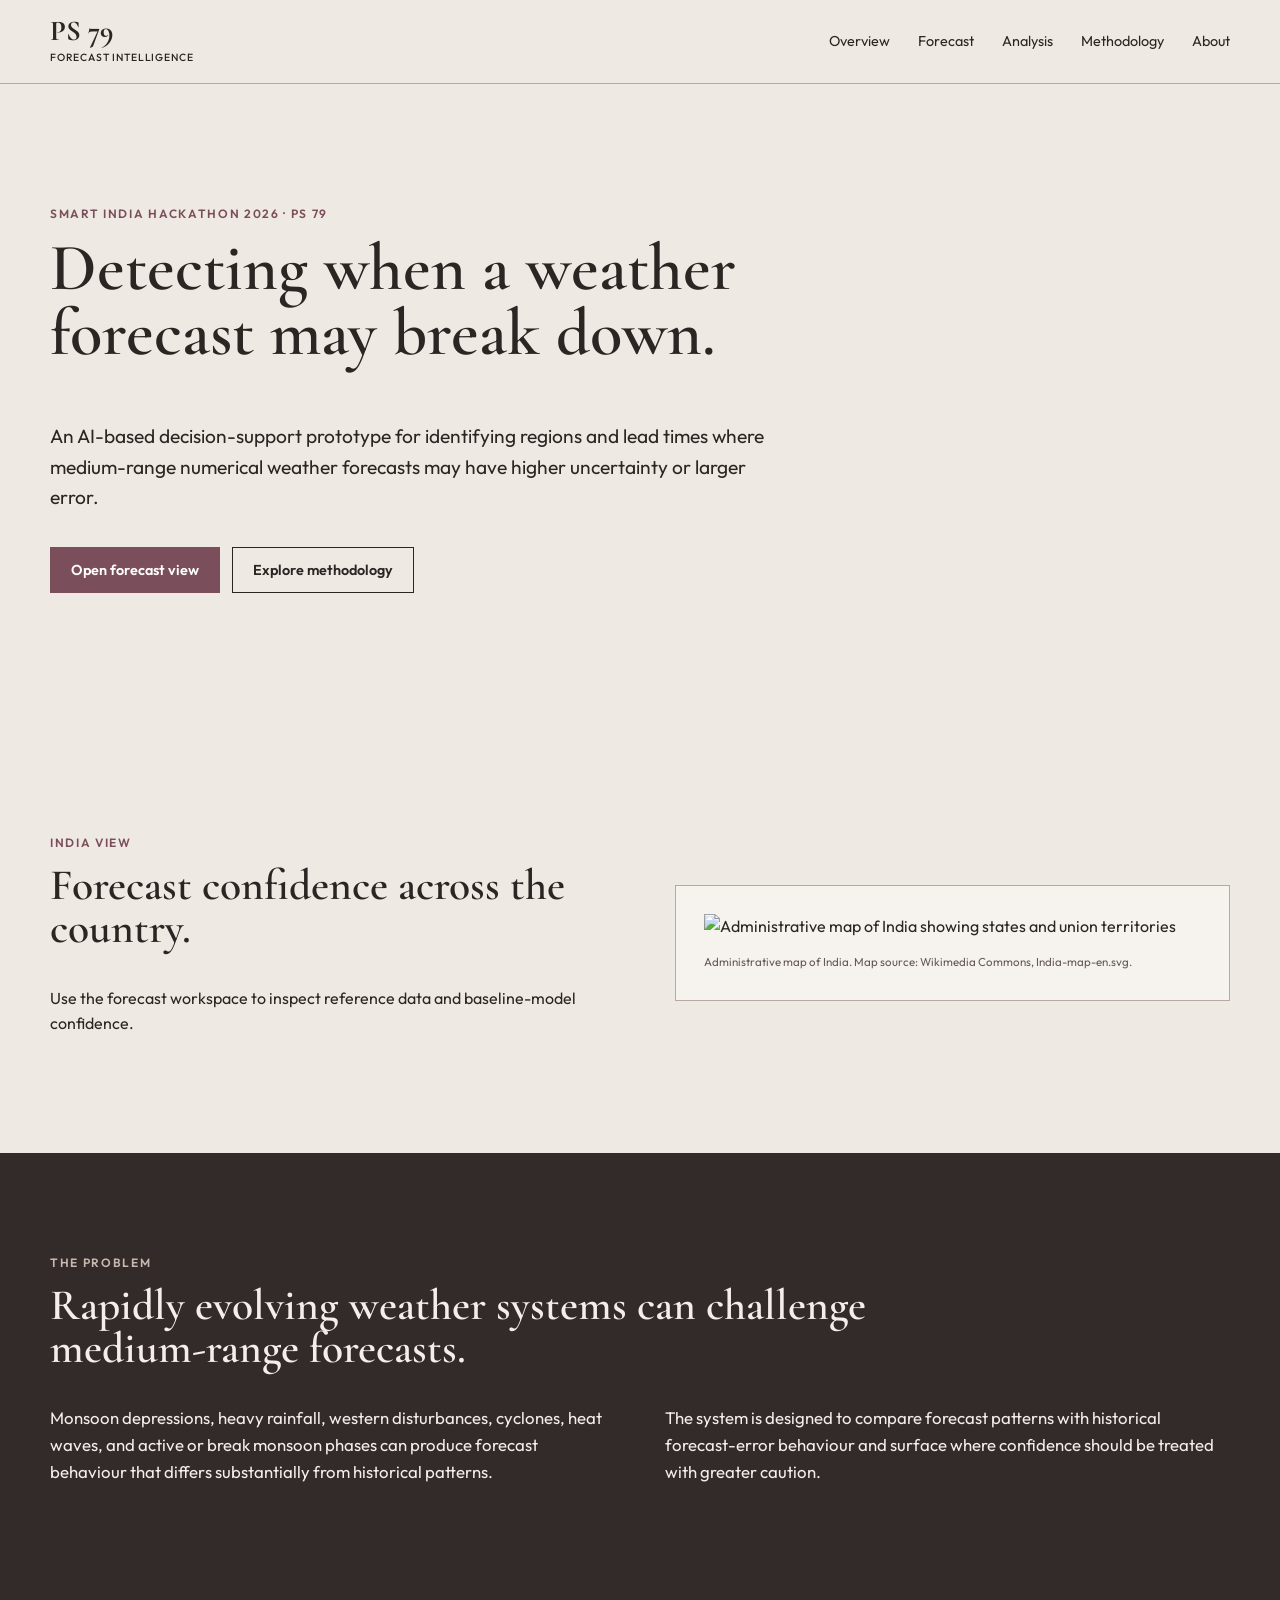
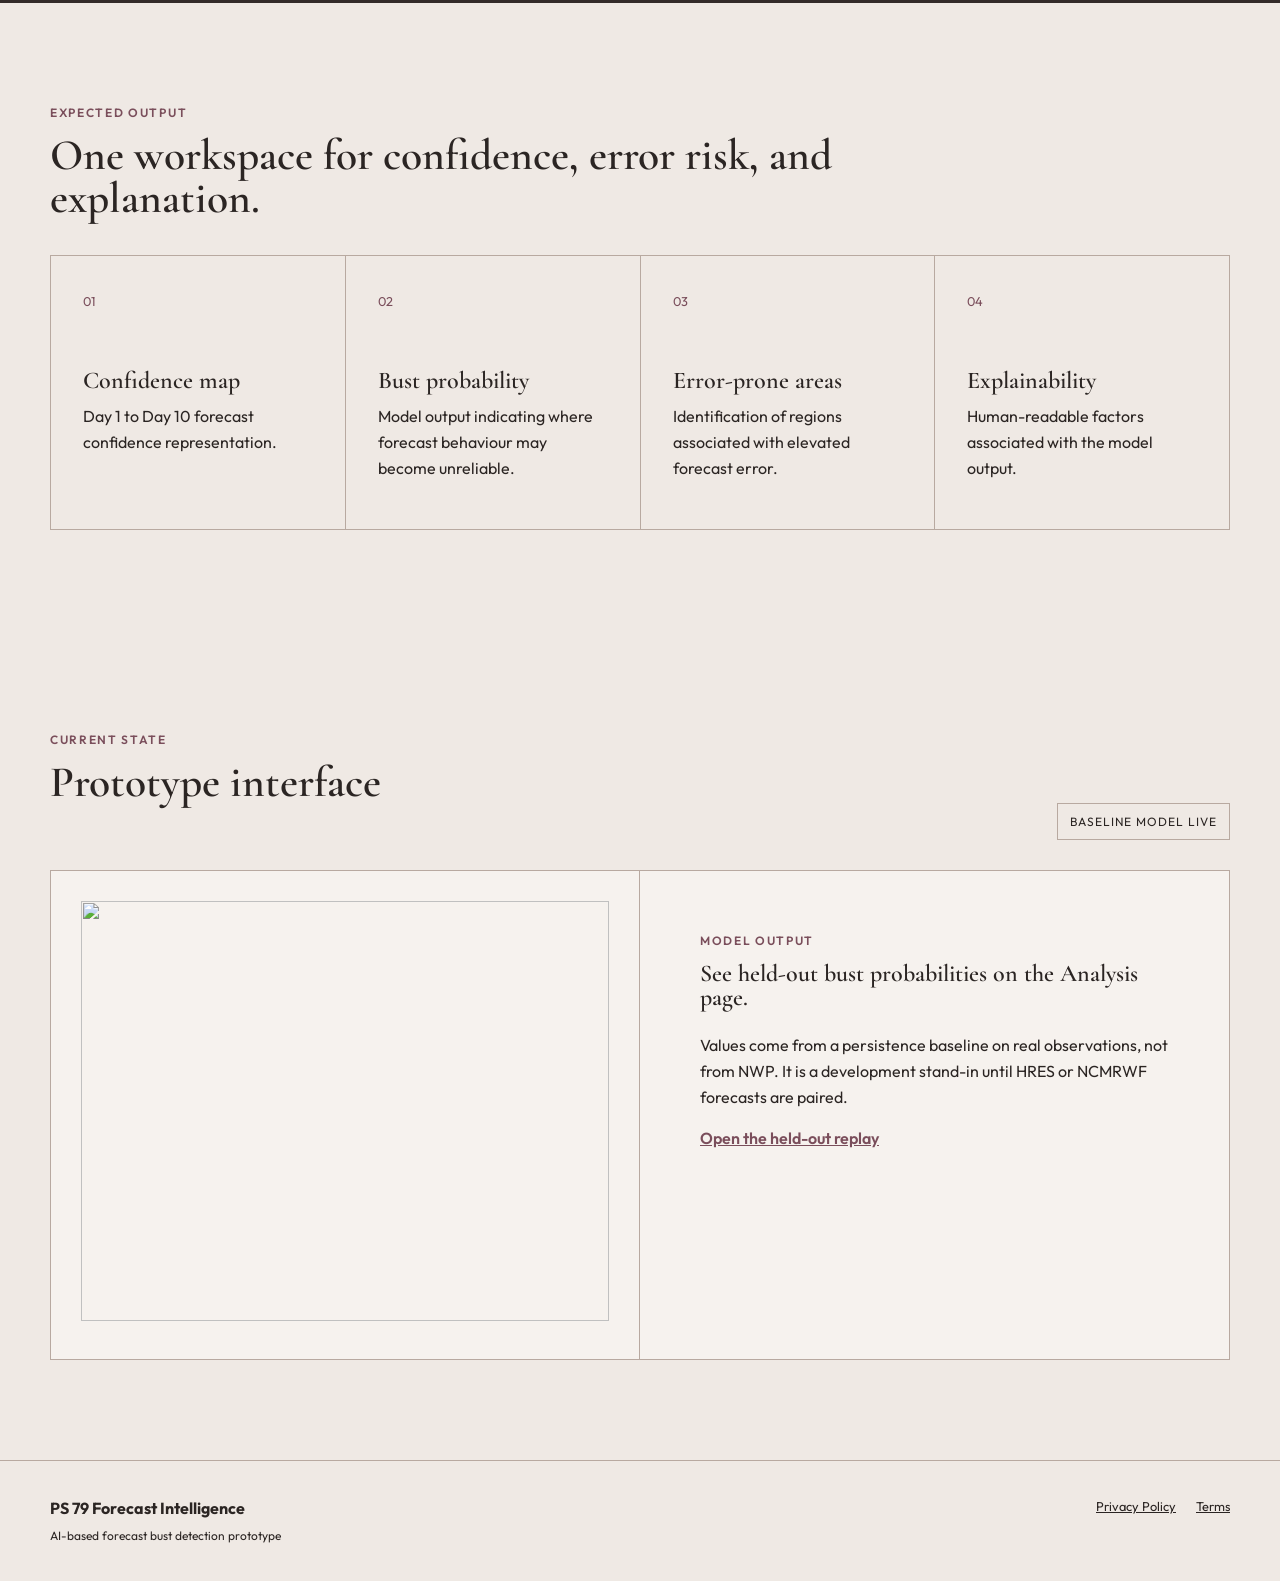
==== index.html @ 3569d4dc "Add files via upload" ====
<!doctype html>
<html lang="en">
<head>
  <meta charset="utf-8">
  <meta name="viewport" content="width=device-width, initial-scale=1">
  <meta name="description" content="PS 79 AI-based forecast bust detection prototype.">
  <title>Forecast Bust Detection | PS 79</title>
  <link rel="preconnect" href="https://fonts.googleapis.com">
  <link rel="preconnect" href="https://fonts.gstatic.com" crossorigin>
  <link href="https://fonts.googleapis.com/css2?family=Cormorant+Garamond:wght@500;600;700&family=Outfit:wght@400;500;600&display=swap" rel="stylesheet">
  <link rel="stylesheet" href="styles.css?v=4">
</head>
<body><a class="skip-link" href="#main">Skip to content</a>
<header class="site-header">
  <a class="brand" href="index.html">PS 79<span>Forecast Intelligence</span></a>
  <button class="nav-toggle" aria-label="Toggle navigation" aria-controls="site-nav" aria-expanded="false">Menu</button>
  <nav id="site-nav" class="site-nav" aria-label="Primary navigation">
    <a href="index.html">Overview</a>
    <a href="forecast.html">Forecast</a>
    <a href="analysis.html">Analysis</a>
    <a href="methodology.html">Methodology</a>
    <a href="about.html">About</a>
  </nav>
</header>

<main id="main">
  <section class="hero page-width">
    <p class="eyebrow">SMART INDIA HACKATHON 2026 · PS 79</p>
    <h1>Detecting when a weather forecast may break down.</h1>
    <p class="hero-copy">An AI-based decision-support prototype for identifying regions and lead times where medium-range numerical weather forecasts may have higher uncertainty or larger error.</p>
    <div class="hero-actions">
      <a class="button button-primary" href="forecast.html">Open forecast view</a>
      <a class="button button-secondary" href="methodology.html">Explore methodology</a>
    </div>
  </section>

  <section class="section page-width two-column">
    <div>
      <p class="eyebrow">INDIA VIEW</p>
      <h2>Forecast confidence across the country.</h2>
      <p>Use the forecast workspace to inspect reference data and baseline-model confidence.</p>
    </div>
    <figure class="map-card">
      <img src="https://upload.wikimedia.org/wikipedia/commons/7/74/India-map-en.svg" alt="Administrative map of India showing states and union territories">
      <figcaption>Administrative map of India. Map source: Wikimedia Commons, India-map-en.svg.</figcaption>
    </figure>
  </section>

  <section class="section section-dark">
    <div class="page-width">
      <p class="eyebrow">THE PROBLEM</p>
      <h2>Rapidly evolving weather systems can challenge medium-range forecasts.</h2>
      <div class="text-grid">
        <p>Monsoon depressions, heavy rainfall, western disturbances, cyclones, heat waves, and active or break monsoon phases can produce forecast behaviour that differs substantially from historical patterns.</p>
        <p>The system is designed to compare forecast patterns with historical forecast-error behaviour and surface where confidence should be treated with greater caution.</p>
      </div>
    </div>
  </section>

  <section class="section page-width">
    <p class="eyebrow">EXPECTED OUTPUT</p>
    <h2>One workspace for confidence, error risk, and explanation.</h2>
    <div class="feature-grid">
      <article class="feature"><span>01</span><h3>Confidence map</h3><p>Day 1 to Day 10 forecast confidence representation.</p></article>
      <article class="feature"><span>02</span><h3>Bust probability</h3><p>Model output indicating where forecast behaviour may become unreliable.</p></article>
      <article class="feature"><span>03</span><h3>Error-prone areas</h3><p>Identification of regions associated with elevated forecast error.</p></article>
      <article class="feature"><span>04</span><h3>Explainability</h3><p>Human-readable factors associated with the model output.</p></article>
    </div>
  </section>

  <section class="section page-width">
    <div class="section-heading">
      <div><p class="eyebrow">CURRENT STATE</p><h2>Prototype interface</h2></div>
      <span class="status-badge">Baseline model live</span>
    </div>
    <div class="preview-card">
      <div class="preview-map"><img src="https://upload.wikimedia.org/wikipedia/commons/7/74/India-map-en.svg" alt=""></div>
      <div class="preview-copy">
        <p class="eyebrow">MODEL OUTPUT</p>
        <h3>See held-out bust probabilities on the Analysis page.</h3>
        <p>Values come from a persistence baseline on real observations, not from NWP. It is a development stand-in until HRES or NCMRWF forecasts are paired.</p>
        <a href="analysis.html" class="text-link">Open the held-out replay</a>
      </div>
    </div>
  </section>
</main>

<footer class="site-footer">
  <div><strong>PS 79 Forecast Intelligence</strong><span>AI-based forecast bust detection prototype</span></div>
  <nav aria-label="Footer navigation"><a href="privacy.html">Privacy Policy</a><a href="terms.html">Terms</a></nav>
</footer>
<script src="app.js?v=4"></script>
</body>
</html>
---- styles.css ----
:root{
  --bg:#EFE9E4;
  --text:#2B2523;
  --accent:#7A4E5B;
  --taupe:#C9B8AE;
  --surface:#F6F2EE;
  --dark:#332B29;
  --border:#B8A9A0;
  --max:1180px;
}
*{box-sizing:border-box}
html{scroll-behavior:smooth}
body{margin:0;background:var(--bg);color:var(--text);font-family:"Outfit",sans-serif;line-height:1.6}
h1,h2,h3,p{margin-top:0}
h1,h2,h3{font-family:"Cormorant Garamond",serif;line-height:.98;font-weight:600}
h1{font-size:clamp(2.3rem,5.2vw,4.4rem);max-width:900px}
h2{font-size:clamp(1.7rem,3.4vw,2.8rem);max-width:850px}
h3{font-size:1.5rem}
a{color:inherit}
.page-width{width:min(calc(100% - 48px),var(--max));margin-inline:auto}
.site-header{min-height:84px;display:flex;align-items:center;justify-content:space-between;padding:18px max(24px,calc((100vw - var(--max))/2));border-bottom:1px solid var(--border);position:relative}
.brand{text-decoration:none;font-family:"Cormorant Garamond",serif;font-size:1.8rem;font-weight:700;line-height:.8}
.brand span{display:block;font:500 .65rem "Outfit",sans-serif;letter-spacing:.08em;text-transform:uppercase;margin-top:8px}
.site-nav{display:flex;gap:28px;align-items:center}
.site-nav a{text-decoration:none;font-size:.9rem}
.site-nav a:hover,.site-nav a.active{color:var(--accent)}
.nav-toggle{display:none;background:none;border:1px solid var(--text);padding:8px 12px;font:inherit}
.hero{padding-block:120px 140px}
.eyebrow{font-size:.75rem;letter-spacing:.14em;font-weight:600;text-transform:uppercase;color:var(--accent)}
.hero-copy,.page-hero p{font-size:1.2rem;max-width:720px}
.hero-actions{display:flex;gap:12px;flex-wrap:wrap;margin-top:34px}
.button{display:inline-block;padding:13px 20px;text-decoration:none;border:1px solid var(--text);font:600 .9rem "Outfit",sans-serif}
.button-primary{background:var(--accent);color:#fff;border-color:var(--accent)}
.button-secondary{background:transparent}
.section{padding-block:100px}
.two-column{display:grid;grid-template-columns:1fr 1fr;gap:70px;align-items:center}
.map-card{margin:0;border:1px solid var(--border);background:var(--surface);padding:28px}
.map-card img{display:block;width:100%;height:auto;max-height:650px;object-fit:contain}
.map-card figcaption{font-size:.72rem;margin-top:14px;color:#665A55}
.section-dark{background:var(--dark);color:#F4EDEA}
.section-dark .eyebrow{color:var(--taupe)}
.text-grid{display:grid;grid-template-columns:1fr 1fr;gap:50px;font-size:1.05rem}
.feature-grid{display:grid;grid-template-columns:repeat(4,1fr);gap:1px;background:var(--border);border:1px solid var(--border)}
.feature{background:var(--bg);padding:32px;min-height:230px}
.feature span{color:var(--accent);font-size:.8rem}
.feature h3{margin-top:55px;margin-bottom:12px}
.section-heading{display:flex;justify-content:space-between;gap:30px;align-items:end;margin-bottom:30px}
.status-badge{border:1px solid var(--border);padding:8px 12px;font-size:.75rem;text-transform:uppercase;letter-spacing:.08em}
.preview-card{display:grid;grid-template-columns:1fr 1fr;border:1px solid var(--border);background:var(--surface)}
.preview-map{padding:30px;border-right:1px solid var(--border)}
.preview-map img{width:100%;height:420px;object-fit:contain}
.preview-copy{padding:60px}
.text-link{color:var(--accent);font-weight:600}
.page-hero{padding-block:90px 60px}
.forecast-layout{display:grid;grid-template-columns:1.15fr .85fr;gap:24px}
.stack{display:grid;gap:16px}
.data-card,.error-state,.skeleton-demo,.note{border:1px solid var(--border);background:var(--surface);padding:30px}
.empty-state{display:grid;gap:8px;border-top:1px solid var(--border);padding-top:20px}
.segmented{display:flex;gap:8px;flex-wrap:wrap;margin-bottom:30px}
.segment{border:1px solid var(--border);background:transparent;padding:10px 16px;font:500 .9rem "Outfit",sans-serif;cursor:pointer}
.segment.active{background:var(--accent);color:#fff;border-color:var(--accent)}
.table-wrap{overflow-x:auto;border:1px solid var(--border)}
table{width:100%;border-collapse:collapse;background:var(--surface)}
th,td{text-align:left;padding:16px;border-bottom:1px solid var(--border);white-space:nowrap}
th{font-size:.75rem;letter-spacing:.08em;text-transform:uppercase}
.pipeline{display:grid;grid-template-columns:repeat(6,1fr);gap:1px;background:var(--border);margin-top:40px}
.pipeline>div{background:var(--dark);padding:24px;color:#F4EDEA}
.pipeline.large{grid-template-columns:repeat(5,1fr);background:var(--border)}
.pipeline.large>div{background:var(--bg);color:var(--text)}
.pipeline span{color:var(--accent);font-size:.8rem}
.metadata-grid{display:grid;grid-template-columns:repeat(4,1fr);border-top:1px solid var(--border);border-bottom:1px solid var(--border)}
.metadata-grid>div{padding:30px;border-right:1px solid var(--border)}
.metadata-grid>div:last-child{border-right:0}
.metadata-grid span{display:block;font-size:.75rem;text-transform:uppercase;letter-spacing:.08em;color:var(--accent);margin-bottom:12px}
.rich-copy{max-width:760px;font-size:1.05rem}
.rich-copy h2{font-size:1.7rem;margin-top:55px}
.rich-copy h2:first-child{margin-top:0}
.skeleton-line{height:18px;background:var(--taupe);margin:14px 0;opacity:.65}
.skeleton-line.wide{width:85%}.skeleton-line.medium{width:62%}.skeleton-line.short{width:35%}
.not-found{min-height:100vh;display:flex;flex-direction:column;justify-content:center;align-items:flex-start}
.site-footer{border-top:1px solid var(--border);padding:35px max(24px,calc((100vw - var(--max))/2));display:flex;justify-content:space-between;gap:30px}
.site-footer strong,.site-footer span{display:block}.site-footer span{font-size:.75rem;margin-top:5px}.site-footer nav{display:flex;gap:20px;font-size:.8rem}
:focus-visible{outline:3px solid var(--accent);outline-offset:3px}
@media(max-width:900px){
  .site-header{padding:18px 24px}.nav-toggle{display:block}.site-nav{display:none;position:absolute;top:84px;left:0;right:0;background:var(--bg);border-bottom:1px solid var(--border);padding:20px 24px;z-index:5}.site-nav.open{display:grid;gap:18px}
  .two-column,.forecast-layout,.preview-card{grid-template-columns:1fr}.preview-map{border-right:0;border-bottom:1px solid var(--border)}
  .feature-grid{grid-template-columns:1fr 1fr}.pipeline,.pipeline.large{grid-template-columns:1fr 1fr}.metadata-grid{grid-template-columns:1fr 1fr}
}
@media(max-width:600px){
  .page-width{width:min(calc(100% - 32px),var(--max))}
  .hero{padding-block:80px 90px}.section{padding-block:70px}.page-hero{padding-block:65px 40px}
  .feature-grid,.text-grid,.metadata-grid{grid-template-columns:1fr}
  .metadata-grid>div{border-right:0;border-bottom:1px solid var(--border)}.metadata-grid>div:last-child{border-bottom:0}
  .pipeline,.pipeline.large{grid-template-columns:1fr}
  .section-heading,.site-footer{align-items:flex-start;flex-direction:column}
  .site-footer nav{flex-wrap:wrap}
  .preview-copy{padding:32px}.preview-map img{height:300px}
}
.forecast-toolbar{display:grid;grid-template-columns:repeat(5,1fr);gap:14px;margin-bottom:18px}.control-group{display:grid;gap:8px}.control-group label{font-size:.72rem;text-transform:uppercase;letter-spacing:.08em;color:var(--accent);font-weight:600}.control-group select{width:100%;padding:12px 13px;border:1px solid var(--border);background:var(--surface);color:var(--text);font:inherit;border-radius:0}.map-shell{padding:0;overflow:hidden}.map-header{padding:20px 22px;border-bottom:1px solid var(--border);display:flex;justify-content:space-between;align-items:center;gap:20px}.map-header strong{display:block;font-size:1.2rem;margin-top:5px}.map-footer{display:flex;justify-content:space-between;gap:20px;align-items:center;padding:14px 18px;border-top:1px solid var(--border);font-size:.78rem}.legend{display:flex;align-items:center;gap:2px;min-width:180px}.legend-bar{height:9px;flex:1;background:linear-gradient(90deg,#f2eee9,#c9b8ae,#7a4e5b)}.legend-labels{display:flex;justify-content:space-between;width:180px;font-size:.68rem;color:#665a55}.legend-wrap{display:grid;gap:4px}.metric-list{display:grid;gap:0}.metric-list>div{display:flex;justify-content:space-between;gap:15px;padding:12px 0;border-bottom:1px solid var(--border)}.metric-list>div:last-child{border-bottom:0}.metric-list span{color:#665a55;font-size:.82rem}.metric-list strong{text-align:right}.data-note{font-size:.82rem;color:#665a55;max-width:850px;margin-top:18px}.section-tight{padding-top:20px}#weatherMap{height:620px;background:#e9e2dd}.leaflet-container{font-family:"Outfit",sans-serif;background:#e9e2dd}.leaflet-control-zoom a{color:var(--text)!important}.weather-point{background:var(--accent);border:2px solid #f4ede8;border-radius:50%;box-shadow:0 1px 5px rgba(43,37,35,.3)}.map-loading{display:grid;place-items:center;height:100%;font-size:.9rem;color:#665a55}.data-card h2{font-size:1.5rem}.source-chip{font-size:.7rem;letter-spacing:.05em;text-transform:uppercase;color:var(--accent)}
@media(max-width:900px){.forecast-toolbar{grid-template-columns:1fr 1fr}#weatherMap{height:500px}.map-header{align-items:flex-start;flex-direction:column}.map-footer{align-items:flex-start;flex-direction:column}.legend{width:100%}.legend-wrap{width:100%}}
@media(max-width:600px){.forecast-toolbar{grid-template-columns:1fr}#weatherMap{height:430px}}

.skip-link{position:absolute;left:-999px;top:0;background:var(--dark);color:#fff;padding:10px 14px;z-index:20}.skip-link:focus{left:12px;top:12px}
@media(prefers-reduced-motion:reduce){html{scroll-behavior:auto}*{transition:none!important;animation:none!important}}

.extremes{display:grid;grid-template-columns:1fr 1fr;gap:16px}#trendChart svg{width:100%;height:auto;display:block}td a{color:var(--accent)}@media(max-width:900px){.extremes{grid-template-columns:1fr}}
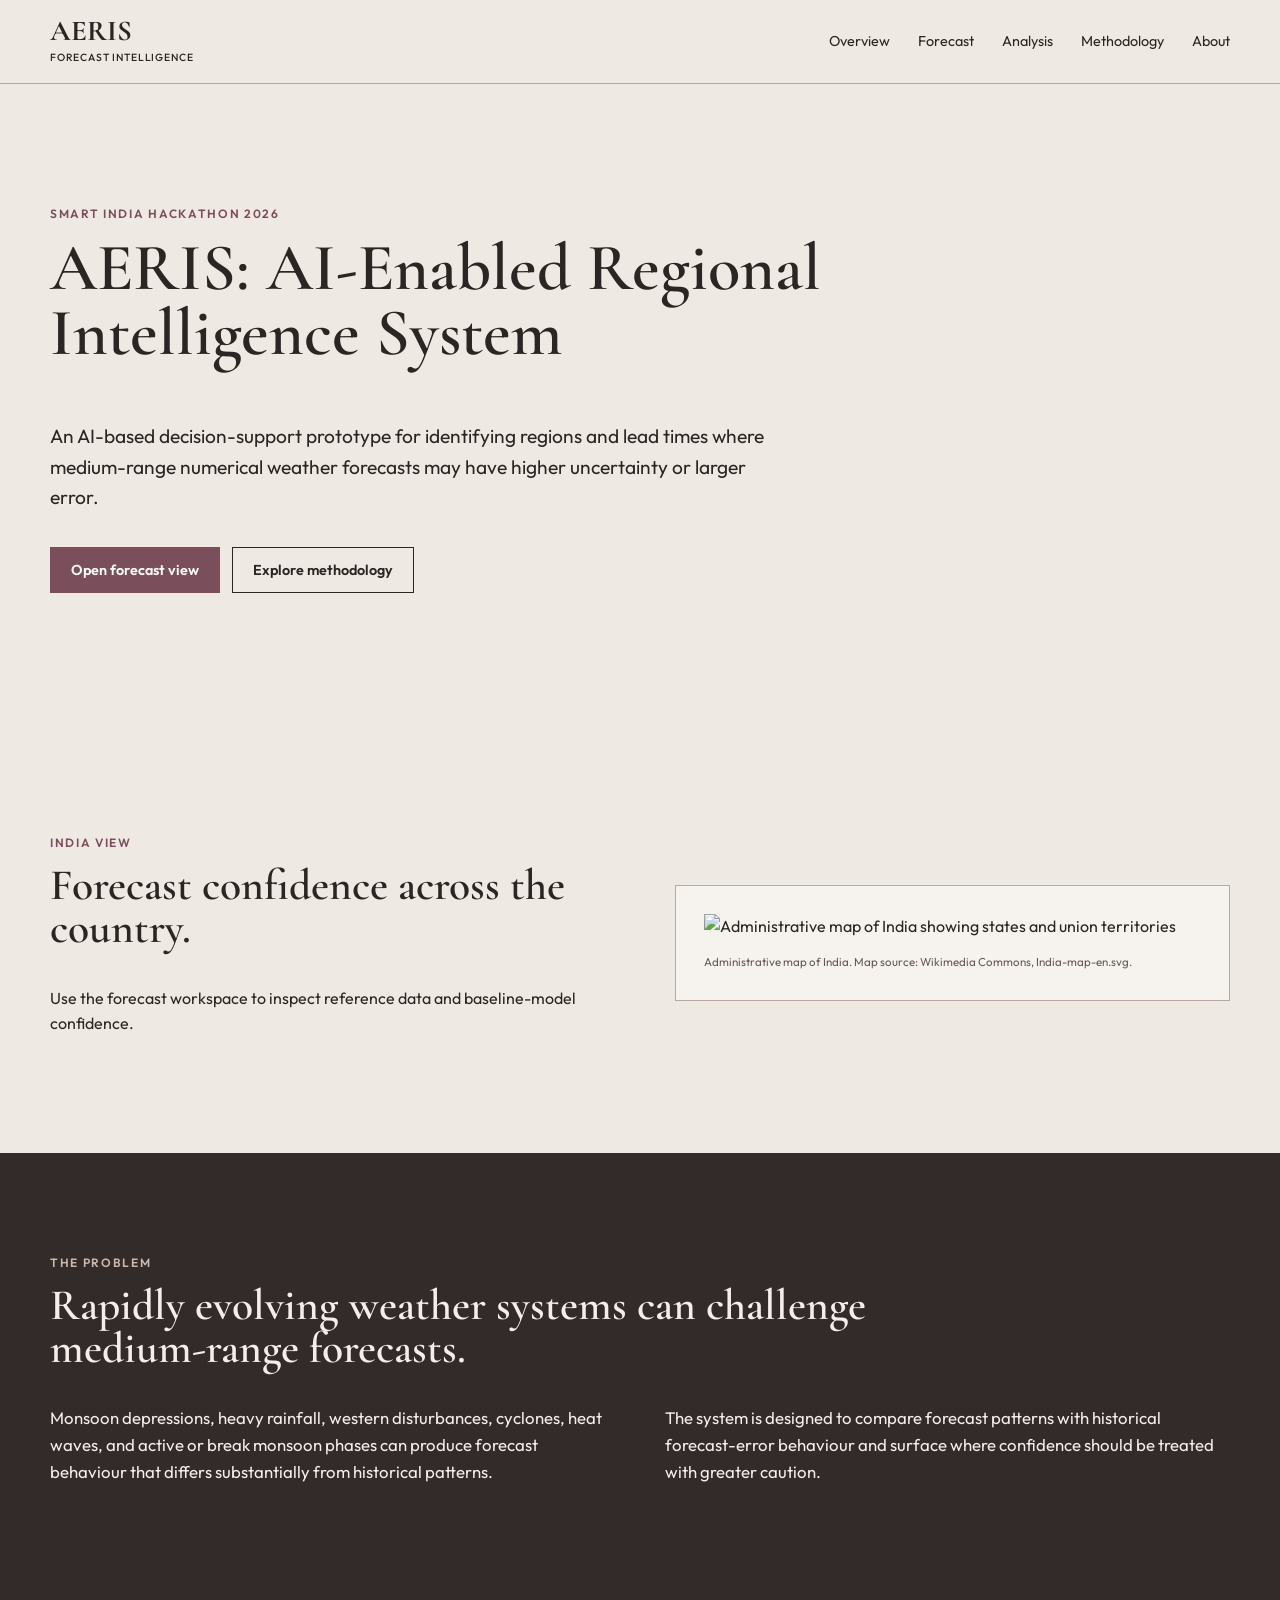
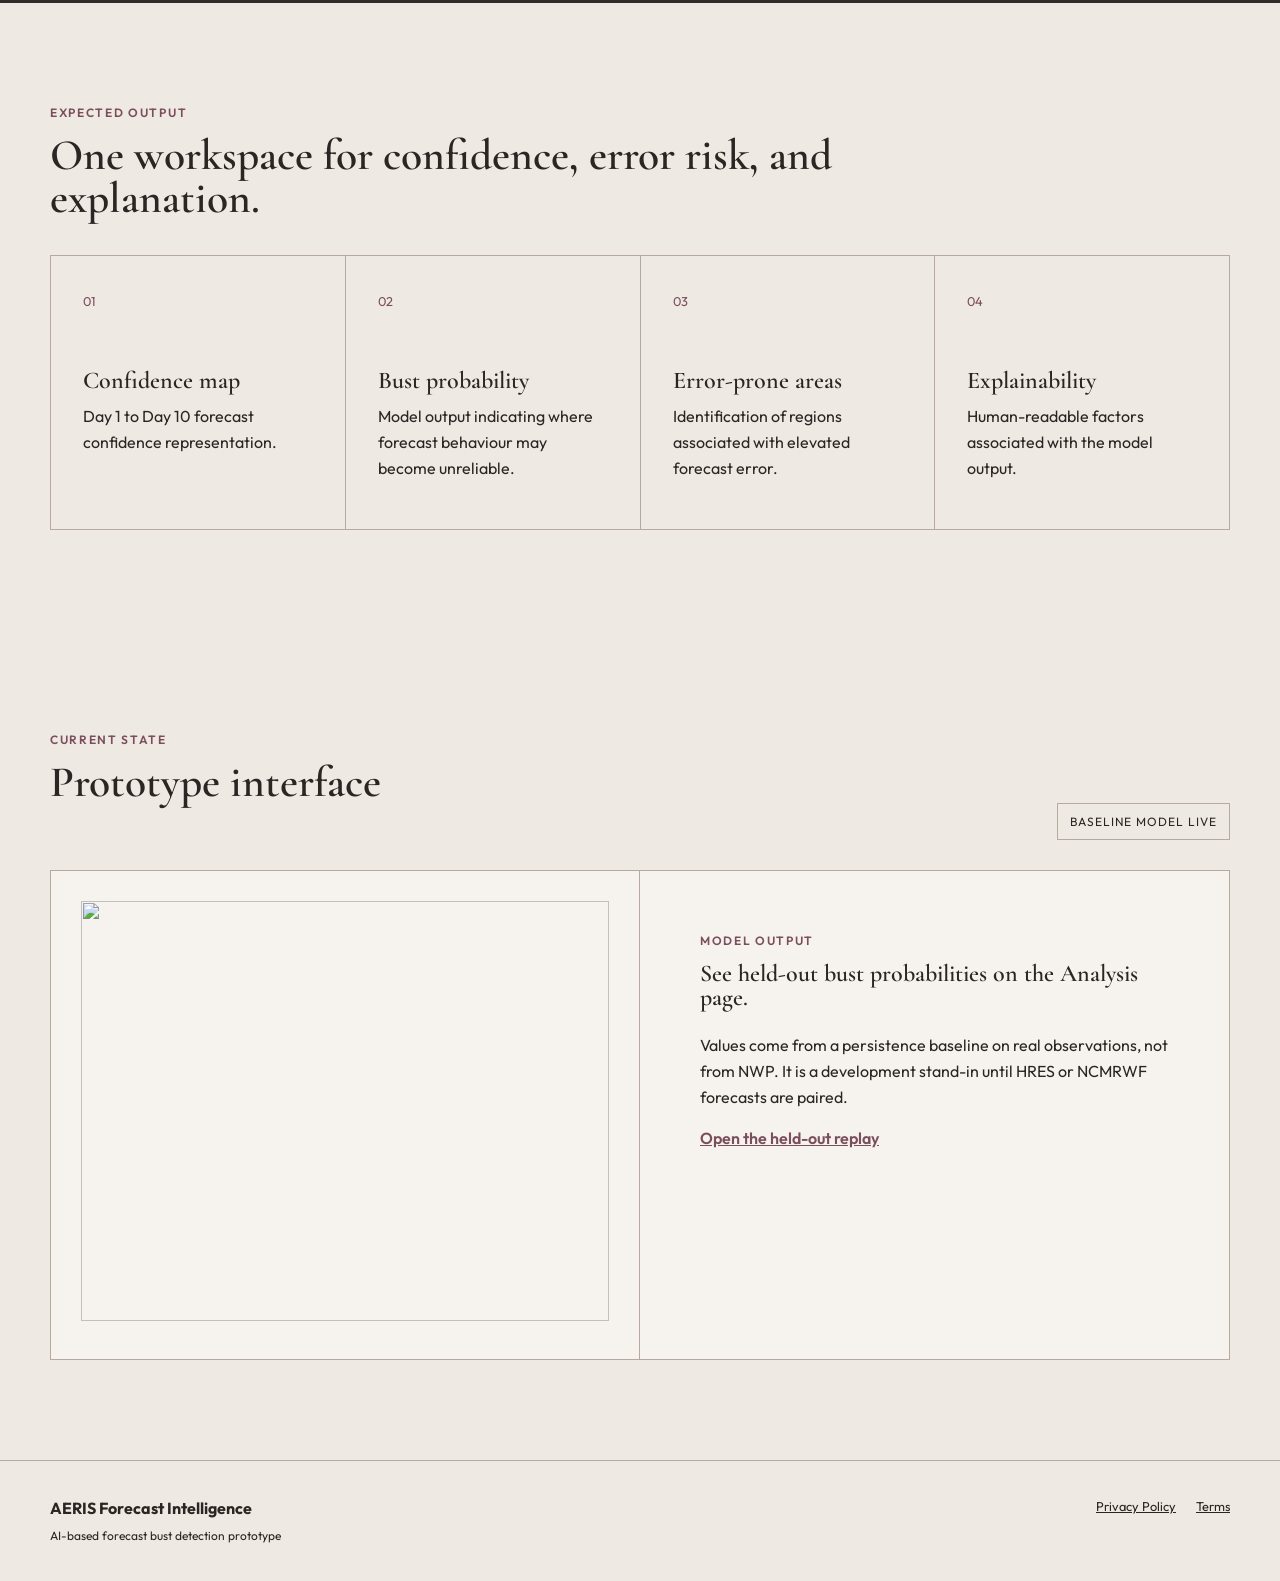
==== commit 15e0da40: "Update project branding from PS 79 to AERIS across all HTML and JavaScript files" ====
--- a/index.html
+++ b/index.html
@@ -3,8 +3,8 @@
 <head>
   <meta charset="utf-8">
   <meta name="viewport" content="width=device-width, initial-scale=1">
-  <meta name="description" content="PS 79 AI-based forecast bust detection prototype.">
-  <title>Forecast Bust Detection | PS 79</title>
+  <meta name="description" content="AERIS: AI-Enabled Regional Intelligence System for weather forecast bust detection.">
+  <title>Forecast Bust Detection | AERIS</title>
   <link rel="preconnect" href="https://fonts.googleapis.com">
   <link rel="preconnect" href="https://fonts.gstatic.com" crossorigin>
   <link href="https://fonts.googleapis.com/css2?family=Cormorant+Garamond:wght@500;600;700&family=Outfit:wght@400;500;600&display=swap" rel="stylesheet">
@@ -12,7 +12,7 @@
 </head>
 <body><a class="skip-link" href="#main">Skip to content</a>
 <header class="site-header">
-  <a class="brand" href="index.html">PS 79<span>Forecast Intelligence</span></a>
+  <a class="brand" href="index.html">AERIS<span>Forecast Intelligence</span></a>
   <button class="nav-toggle" aria-label="Toggle navigation" aria-controls="site-nav" aria-expanded="false">Menu</button>
   <nav id="site-nav" class="site-nav" aria-label="Primary navigation">
     <a href="index.html">Overview</a>
@@ -25,8 +25,8 @@
 
 <main id="main">
   <section class="hero page-width">
-    <p class="eyebrow">SMART INDIA HACKATHON 2026 · PS 79</p>
-    <h1>Detecting when a weather forecast may break down.</h1>
+    <p class="eyebrow">SMART INDIA HACKATHON 2026</p>
+    <h1>AERIS: AI-Enabled Regional Intelligence System</h1>
     <p class="hero-copy">An AI-based decision-support prototype for identifying regions and lead times where medium-range numerical weather forecasts may have higher uncertainty or larger error.</p>
     <div class="hero-actions">
       <a class="button button-primary" href="forecast.html">Open forecast view</a>
@@ -86,7 +86,7 @@
 </main>
 
 <footer class="site-footer">
-  <div><strong>PS 79 Forecast Intelligence</strong><span>AI-based forecast bust detection prototype</span></div>
+  <div><strong>AERIS Forecast Intelligence</strong><span>AI-based forecast bust detection prototype</span></div>
   <nav aria-label="Footer navigation"><a href="privacy.html">Privacy Policy</a><a href="terms.html">Terms</a></nav>
 </footer>
 <script src="app.js?v=4"></script>
